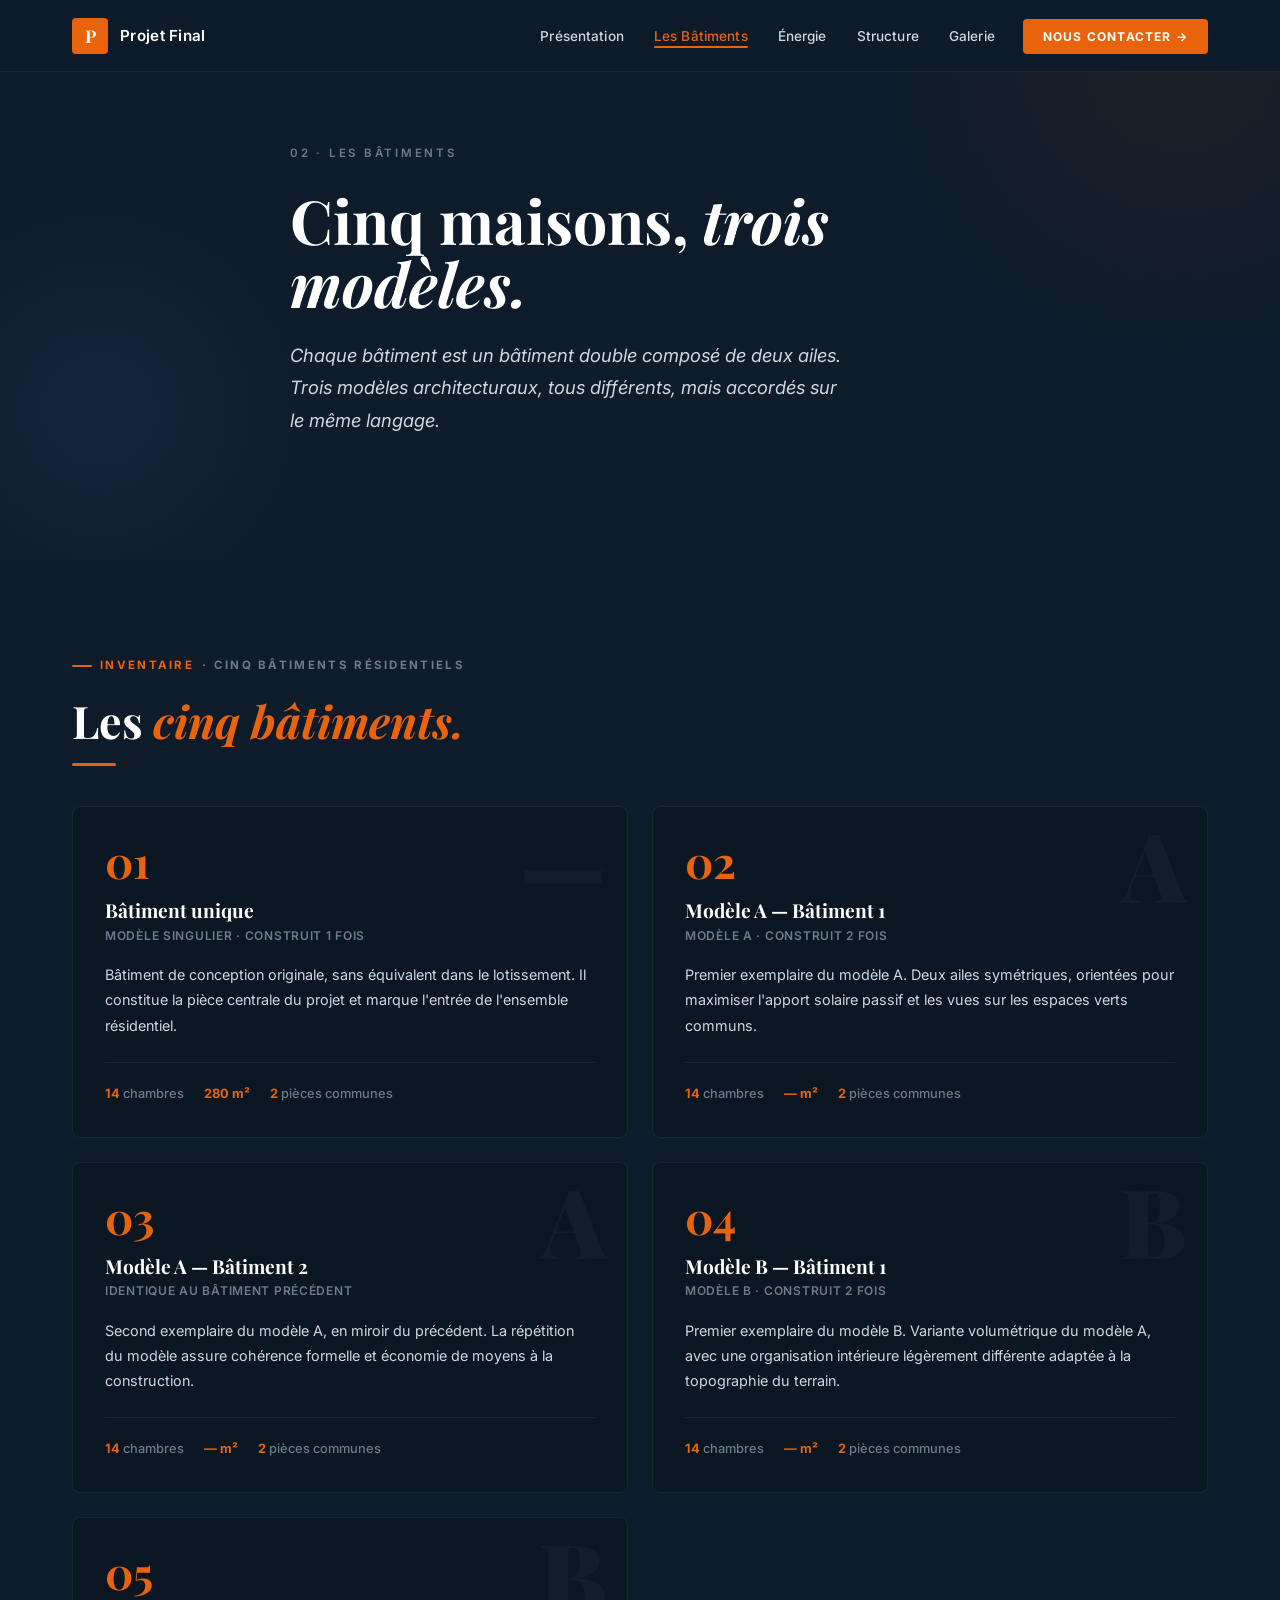
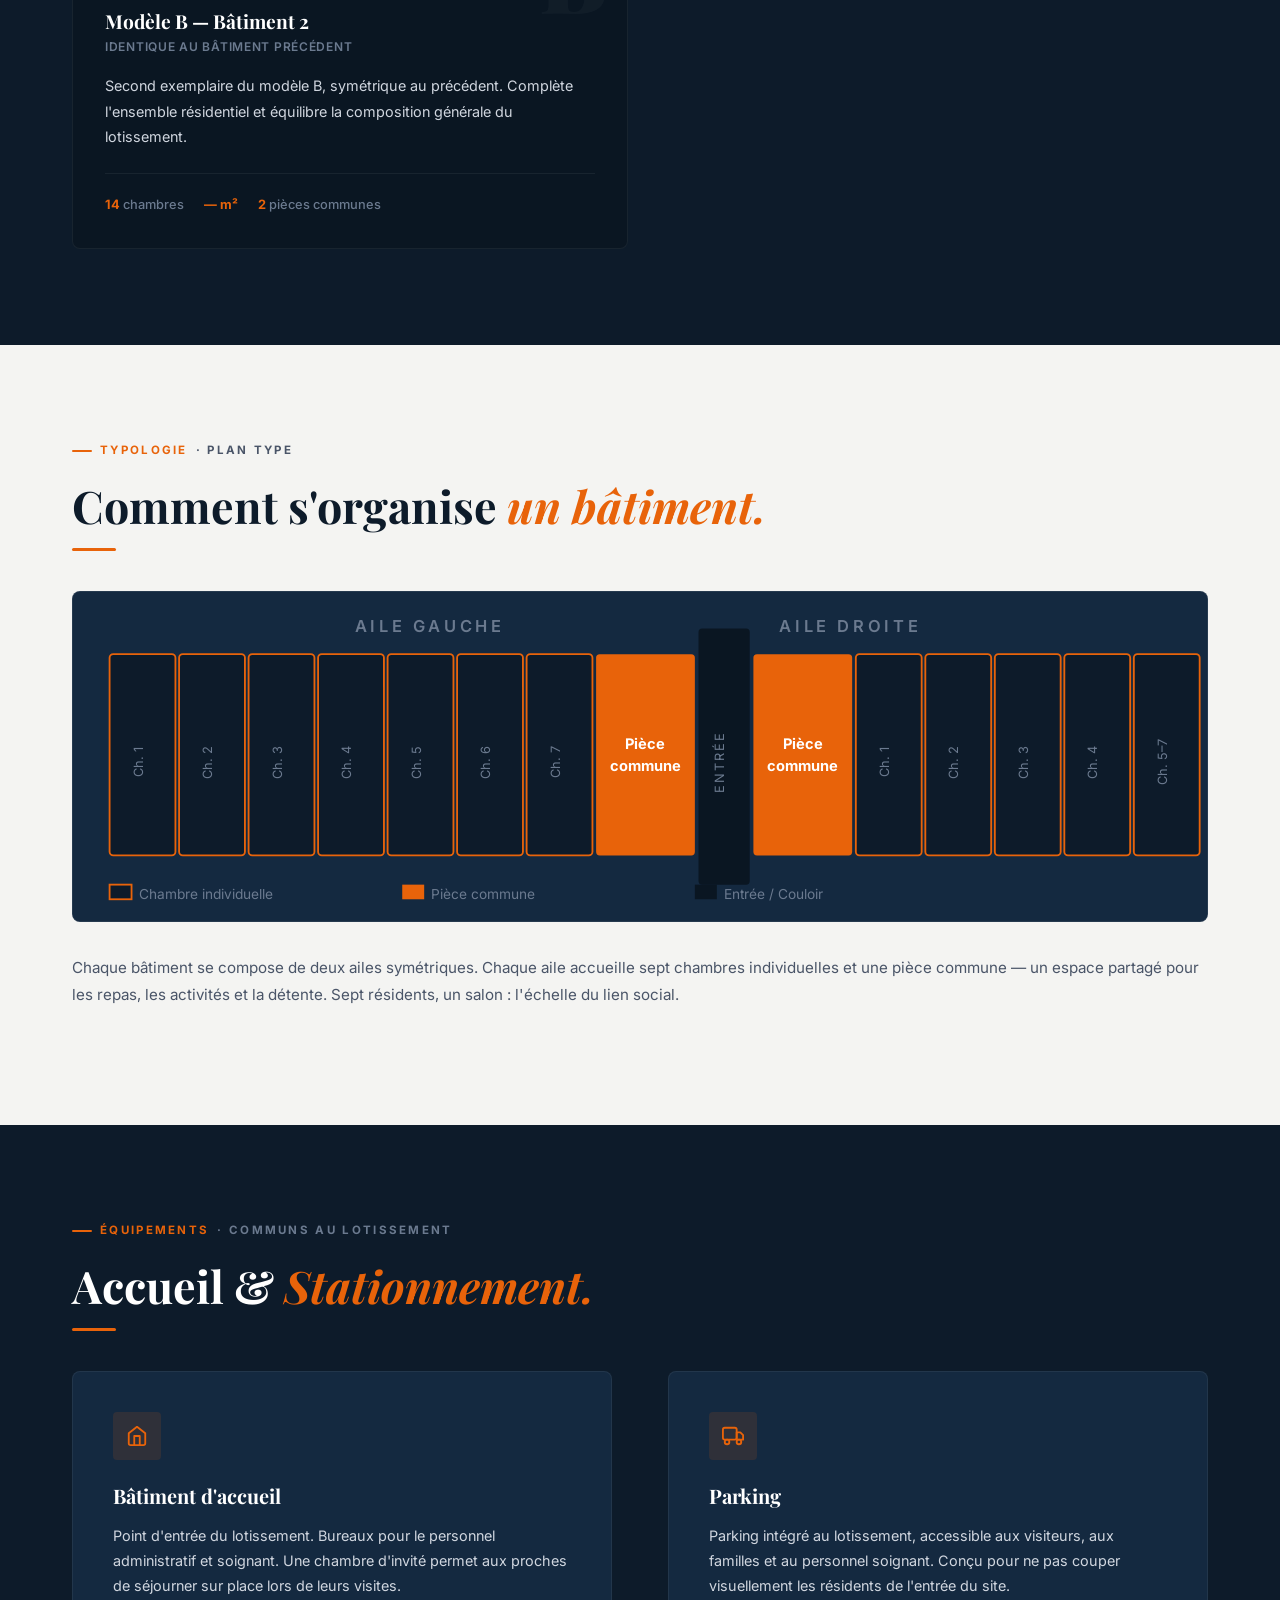
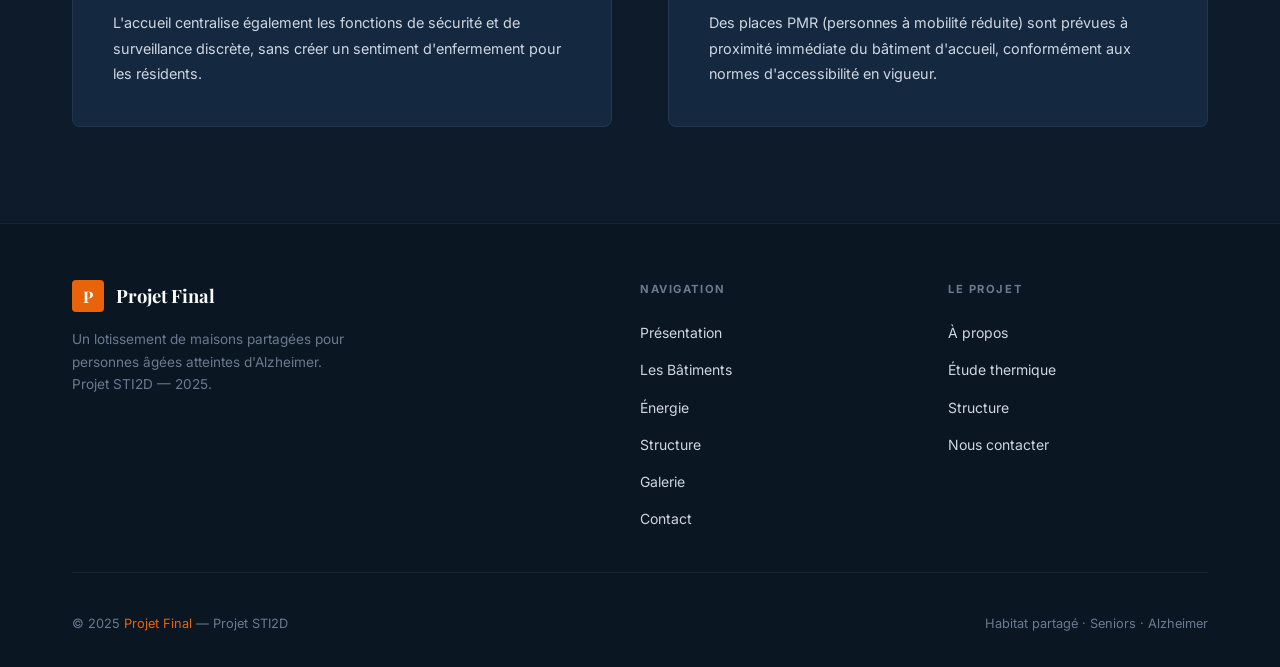
==== batiments.html @ f5f5091e "Add files via upload" ====
<!DOCTYPE html>
<html lang="fr">
<head>
  <meta charset="UTF-8">
  <meta name="viewport" content="width=device-width, initial-scale=1.0">
  <title>Les Bâtiments — Projet Final</title>
  <link rel="preconnect" href="https://fonts.googleapis.com">
  <link rel="preconnect" href="https://fonts.gstatic.com" crossorigin>
  <link href="https://fonts.googleapis.com/css2?family=Inter:wght@300;400;500;600;700&family=Playfair+Display:ital,wght@0,400;0,600;0,700;1,400;1,600;1,700&display=swap" rel="stylesheet">
  <link rel="stylesheet" href="style.css">
</head>
<body>

  <!-- ===== HEADER ===== -->
  <header class="header">
    <nav class="nav container">
      <a href="index.html" class="nav__logo">
        <span class="nav__logo-icon">P</span>
        <span class="nav__logo-text">Projet Final</span>
      </a>
      <ul class="nav__links">
        <li><a href="index.html" class="nav__link">Présentation</a></li>
        <li><a href="batiments.html" class="nav__link active">Les Bâtiments</a></li>
        <li><a href="energie.html" class="nav__link">Énergie</a></li>
        <li><a href="structure.html" class="nav__link">Structure</a></li>
        <li><a href="galerie.html" class="nav__link">Galerie</a></li>
        <li><a href="contact.html" class="nav__link nav__link--cta">NOUS CONTACTER →</a></li>
      </ul>
      <button class="nav__burger" id="burgerBtn" aria-label="Ouvrir le menu" aria-expanded="false">
        <span></span><span></span><span></span>
      </button>
    </nav>
    <nav class="nav__mobile" id="mobileNav">
      <a href="index.html" class="nav__link">Présentation</a>
      <a href="batiments.html" class="nav__link active">Les Bâtiments</a>
      <a href="energie.html" class="nav__link">Énergie</a>
      <a href="structure.html" class="nav__link">Structure</a>
      <a href="galerie.html" class="nav__link">Galerie</a>
      <a href="contact.html" class="nav__link nav__link--cta">NOUS CONTACTER →</a>
    </nav>
  </header>

  <main>

    <!-- ===== HERO ===== -->
    <section class="hero hero--short section--dark">
      <div class="hero__content container">
        <p class="hero__eyebrow">02 · Les Bâtiments</p>
        <h1 class="hero__title">Cinq maisons, <em>trois modèles.</em></h1>
        <p class="hero__subtitle">Chaque bâtiment est un bâtiment double composé de deux ailes. Trois modèles architecturaux, tous différents, mais accordés sur le même langage.</p>
      </div>
    </section>

    <!-- ===== SECTION : LES 5 BÂTIMENTS ===== -->
    <section class="section section--dark">
      <div class="container">

        <p class="section__eyebrow"><span>Inventaire</span> · Cinq bâtiments résidentiels</p>
        <h2 class="section__title">Les <em>cinq bâtiments.</em></h2>
        <div class="section__underline"></div>

        <div class="cards-grid">

          <!-- Carte 1 -->
          <div class="card">
            <span class="card__filigrane">—</span>
            <div class="card__number">01</div>
            <h3 class="card__title">Bâtiment unique</h3>
            <p class="card__subtitle">Modèle singulier · construit 1 fois</p>
            <p class="card__text">Bâtiment de conception originale, sans équivalent dans le lotissement. Il constitue la pièce centrale du projet et marque l'entrée de l'ensemble résidentiel.</p>
            <div class="card__stats">
              <span class="card__stat"><strong>14</strong> chambres</span>
              <span class="card__stat"><strong>280 m²</strong></span>
              <span class="card__stat"><strong>2</strong> pièces communes</span>
            </div>
          </div>

          <!-- Carte 2 -->
          <div class="card">
            <span class="card__filigrane">A</span>
            <div class="card__number">02</div>
            <h3 class="card__title">Modèle A — Bâtiment 1</h3>
            <p class="card__subtitle">Modèle A · construit 2 fois</p>
            <p class="card__text">Premier exemplaire du modèle A. Deux ailes symétriques, orientées pour maximiser l'apport solaire passif et les vues sur les espaces verts communs.</p>
            <div class="card__stats">
              <span class="card__stat"><strong>14</strong> chambres</span>
              <span class="card__stat"><strong>— m²</strong></span>
              <span class="card__stat"><strong>2</strong> pièces communes</span>
            </div>
          </div>

          <!-- Carte 3 -->
          <div class="card">
            <span class="card__filigrane">A</span>
            <div class="card__number">03</div>
            <h3 class="card__title">Modèle A — Bâtiment 2</h3>
            <p class="card__subtitle">Identique au bâtiment précédent</p>
            <p class="card__text">Second exemplaire du modèle A, en miroir du précédent. La répétition du modèle assure cohérence formelle et économie de moyens à la construction.</p>
            <div class="card__stats">
              <span class="card__stat"><strong>14</strong> chambres</span>
              <span class="card__stat"><strong>— m²</strong></span>
              <span class="card__stat"><strong>2</strong> pièces communes</span>
            </div>
          </div>

          <!-- Carte 4 -->
          <div class="card">
            <span class="card__filigrane">B</span>
            <div class="card__number">04</div>
            <h3 class="card__title">Modèle B — Bâtiment 1</h3>
            <p class="card__subtitle">Modèle B · construit 2 fois</p>
            <p class="card__text">Premier exemplaire du modèle B. Variante volumétrique du modèle A, avec une organisation intérieure légèrement différente adaptée à la topographie du terrain.</p>
            <div class="card__stats">
              <span class="card__stat"><strong>14</strong> chambres</span>
              <span class="card__stat"><strong>— m²</strong></span>
              <span class="card__stat"><strong>2</strong> pièces communes</span>
            </div>
          </div>

          <!-- Carte 5 (centré) -->
          <div class="card">
            <span class="card__filigrane">B</span>
            <div class="card__number">05</div>
            <h3 class="card__title">Modèle B — Bâtiment 2</h3>
            <p class="card__subtitle">Identique au bâtiment précédent</p>
            <p class="card__text">Second exemplaire du modèle B, symétrique au précédent. Complète l'ensemble résidentiel et équilibre la composition générale du lotissement.</p>
            <div class="card__stats">
              <span class="card__stat"><strong>14</strong> chambres</span>
              <span class="card__stat"><strong>— m²</strong></span>
              <span class="card__stat"><strong>2</strong> pièces communes</span>
            </div>
          </div>

        </div>

      </div>
    </section>

    <!-- ===== SECTION : ORGANISATION INTÉRIEURE ===== -->
    <section class="section section--light">
      <div class="container">

        <p class="section__eyebrow"><span>Typologie</span> · Plan type</p>
        <h2 class="section__title">Comment s'organise <em>un bâtiment.</em></h2>
        <div class="section__underline"></div>

        <!-- Schéma SVG du plan type -->
        <div class="floorplan-wrapper">
          <svg viewBox="0 0 620 180" xmlns="http://www.w3.org/2000/svg" width="100%">
            <!-- Fond -->
            <rect width="620" height="180" fill="#142940"/>

            <!-- Label ailes -->
            <text x="195" y="22" text-anchor="middle" fill="#6B7A8F" font-size="9" font-family="Inter" letter-spacing="2" font-weight="600">AILE GAUCHE</text>
            <text x="425" y="22" text-anchor="middle" fill="#6B7A8F" font-size="9" font-family="Inter" letter-spacing="2" font-weight="600">AILE DROITE</text>

            <!-- AILE GAUCHE — 7 chambres -->
            <!-- Chambre 1 -->
            <rect x="20" y="34" width="36" height="110" rx="2" fill="#0D1B2A" stroke="#E8630A" stroke-width="1"/>
            <text x="38" y="93" text-anchor="middle" fill="#6B7A8F" font-size="7" font-family="Inter" transform="rotate(-90,38,93)">Ch. 1</text>
            <!-- Chambre 2 -->
            <rect x="58" y="34" width="36" height="110" rx="2" fill="#0D1B2A" stroke="#E8630A" stroke-width="1"/>
            <text x="76" y="93" text-anchor="middle" fill="#6B7A8F" font-size="7" font-family="Inter" transform="rotate(-90,76,93)">Ch. 2</text>
            <!-- Chambre 3 -->
            <rect x="96" y="34" width="36" height="110" rx="2" fill="#0D1B2A" stroke="#E8630A" stroke-width="1"/>
            <text x="114" y="93" text-anchor="middle" fill="#6B7A8F" font-size="7" font-family="Inter" transform="rotate(-90,114,93)">Ch. 3</text>
            <!-- Chambre 4 -->
            <rect x="134" y="34" width="36" height="110" rx="2" fill="#0D1B2A" stroke="#E8630A" stroke-width="1"/>
            <text x="152" y="93" text-anchor="middle" fill="#6B7A8F" font-size="7" font-family="Inter" transform="rotate(-90,152,93)">Ch. 4</text>
            <!-- Chambre 5 -->
            <rect x="172" y="34" width="36" height="110" rx="2" fill="#0D1B2A" stroke="#E8630A" stroke-width="1"/>
            <text x="190" y="93" text-anchor="middle" fill="#6B7A8F" font-size="7" font-family="Inter" transform="rotate(-90,190,93)">Ch. 5</text>
            <!-- Chambre 6 -->
            <rect x="210" y="34" width="36" height="110" rx="2" fill="#0D1B2A" stroke="#E8630A" stroke-width="1"/>
            <text x="228" y="93" text-anchor="middle" fill="#6B7A8F" font-size="7" font-family="Inter" transform="rotate(-90,228,93)">Ch. 6</text>
            <!-- Chambre 7 -->
            <rect x="248" y="34" width="36" height="110" rx="2" fill="#0D1B2A" stroke="#E8630A" stroke-width="1"/>
            <text x="266" y="93" text-anchor="middle" fill="#6B7A8F" font-size="7" font-family="Inter" transform="rotate(-90,266,93)">Ch. 7</text>
            <!-- Pièce commune gauche -->
            <rect x="286" y="34" width="54" height="110" rx="2" fill="#E8630A"/>
            <text x="313" y="86" text-anchor="middle" fill="#fff" font-size="8" font-family="Inter" font-weight="700">Pièce</text>
            <text x="313" y="98" text-anchor="middle" fill="#fff" font-size="8" font-family="Inter" font-weight="700">commune</text>

            <!-- Séparateur central (entrée / couloir) -->
            <rect x="342" y="20" width="28" height="140" rx="2" fill="#0A1622"/>
            <text x="356" y="93" text-anchor="middle" fill="#6B7A8F" font-size="7" font-family="Inter" transform="rotate(-90,356,93)" letter-spacing="1">ENTRÉE</text>

            <!-- AILE DROITE — Pièce commune + 7 chambres -->
            <!-- Pièce commune droite -->
            <rect x="372" y="34" width="54" height="110" rx="2" fill="#E8630A"/>
            <text x="399" y="86" text-anchor="middle" fill="#fff" font-size="8" font-family="Inter" font-weight="700">Pièce</text>
            <text x="399" y="98" text-anchor="middle" fill="#fff" font-size="8" font-family="Inter" font-weight="700">commune</text>
            <!-- Chambre 1 -->
            <rect x="428" y="34" width="36" height="110" rx="2" fill="#0D1B2A" stroke="#E8630A" stroke-width="1"/>
            <text x="446" y="93" text-anchor="middle" fill="#6B7A8F" font-size="7" font-family="Inter" transform="rotate(-90,446,93)">Ch. 1</text>
            <!-- Chambre 2 -->
            <rect x="466" y="34" width="36" height="110" rx="2" fill="#0D1B2A" stroke="#E8630A" stroke-width="1"/>
            <text x="484" y="93" text-anchor="middle" fill="#6B7A8F" font-size="7" font-family="Inter" transform="rotate(-90,484,93)">Ch. 2</text>
            <!-- Chambre 3 -->
            <rect x="504" y="34" width="36" height="110" rx="2" fill="#0D1B2A" stroke="#E8630A" stroke-width="1"/>
            <text x="522" y="93" text-anchor="middle" fill="#6B7A8F" font-size="7" font-family="Inter" transform="rotate(-90,522,93)">Ch. 3</text>
            <!-- Chambre 4 -->
            <rect x="542" y="34" width="36" height="110" rx="2" fill="#0D1B2A" stroke="#E8630A" stroke-width="1"/>
            <text x="560" y="93" text-anchor="middle" fill="#6B7A8F" font-size="7" font-family="Inter" transform="rotate(-90,560,93)">Ch. 4</text>
            <!-- Chambre 5 — last visible, rest overflow -->
            <rect x="580" y="34" width="36" height="110" rx="2" fill="#0D1B2A" stroke="#E8630A" stroke-width="1"/>
            <text x="598" y="93" text-anchor="middle" fill="#6B7A8F" font-size="7" font-family="Inter" transform="rotate(-90,598,93)">Ch. 5–7</text>

            <!-- Légende bas -->
            <rect x="20" y="160" width="12" height="8" fill="#0D1B2A" stroke="#E8630A" stroke-width="1"/>
            <text x="36" y="168" fill="#6B7A8F" font-size="7.5" font-family="Inter">Chambre individuelle</text>
            <rect x="180" y="160" width="12" height="8" fill="#E8630A"/>
            <text x="196" y="168" fill="#6B7A8F" font-size="7.5" font-family="Inter">Pièce commune</text>
            <rect x="340" y="160" width="12" height="8" fill="#0A1622"/>
            <text x="356" y="168" fill="#6B7A8F" font-size="7.5" font-family="Inter">Entrée / Couloir</text>
          </svg>
        </div>

        <p class="section__text">
          Chaque bâtiment se compose de deux ailes symétriques. Chaque aile accueille sept chambres individuelles et une pièce commune — un espace partagé pour les repas, les activités et la détente. Sept résidents, un salon : l'échelle du lien social.
        </p>

      </div>
    </section>

    <!-- ===== SECTION : ACCUEIL & PARKING ===== -->
    <section class="section section--dark">
      <div class="container">

        <p class="section__eyebrow"><span>Équipements</span> · Communs au lotissement</p>
        <h2 class="section__title">Accueil &amp; <em>Stationnement.</em></h2>
        <div class="section__underline"></div>

        <div class="two-col">

          <div class="info-block">
            <div class="info-block__icon">
              <svg width="22" height="22" viewBox="0 0 24 24" fill="none">
                <path d="M3 9l9-7 9 7v11a2 2 0 0 1-2 2H5a2 2 0 0 1-2-2z" stroke="#E8630A" stroke-width="2" stroke-linecap="round" stroke-linejoin="round"/>
                <polyline points="9,22 9,12 15,12 15,22" stroke="#E8630A" stroke-width="2" stroke-linecap="round" stroke-linejoin="round"/>
              </svg>
            </div>
            <h3 class="info-block__title">Bâtiment d'accueil</h3>
            <p class="info-block__text">
              Point d'entrée du lotissement. Bureaux pour le personnel administratif et soignant. Une chambre d'invité permet aux proches de séjourner sur place lors de leurs visites.
            </p>
            <p class="info-block__text" style="margin-top:0.75rem;">
              L'accueil centralise également les fonctions de sécurité et de surveillance discrète, sans créer un sentiment d'enfermement pour les résidents.
            </p>
          </div>

          <div class="info-block">
            <div class="info-block__icon">
              <svg width="22" height="22" viewBox="0 0 24 24" fill="none">
                <rect x="1" y="3" width="15" height="13" rx="2" stroke="#E8630A" stroke-width="2"/>
                <path d="M16 8h4l3 3v5h-7V8z" stroke="#E8630A" stroke-width="2" stroke-linecap="round" stroke-linejoin="round"/>
                <circle cx="5.5" cy="18.5" r="2.5" stroke="#E8630A" stroke-width="2"/>
                <circle cx="18.5" cy="18.5" r="2.5" stroke="#E8630A" stroke-width="2"/>
              </svg>
            </div>
            <h3 class="info-block__title">Parking</h3>
            <p class="info-block__text">
              Parking intégré au lotissement, accessible aux visiteurs, aux familles et au personnel soignant. Conçu pour ne pas couper visuellement les résidents de l'entrée du site.
            </p>
            <p class="info-block__text" style="margin-top:0.75rem;">
              Des places PMR (personnes à mobilité réduite) sont prévues à proximité immédiate du bâtiment d'accueil, conformément aux normes d'accessibilité en vigueur.
            </p>
          </div>

        </div>

      </div>
    </section>

  </main>

  <!-- ===== FOOTER ===== -->
  <footer class="footer">
    <div class="container">
      <div class="footer__grid">
        <div class="footer__brand">
          <div class="footer__logo">
            <span class="footer__logo-icon">P</span>
            <span class="footer__brand-name">Projet Final</span>
          </div>
          <p class="footer__brand-desc">Un lotissement de maisons partagées pour personnes âgées atteintes d'Alzheimer. Projet STI2D — 2025.</p>
        </div>
        <div>
          <div class="footer__heading">Navigation</div>
          <ul class="footer__links">
            <li><a href="index.html" class="footer__link">Présentation</a></li>
            <li><a href="batiments.html" class="footer__link">Les Bâtiments</a></li>
            <li><a href="energie.html" class="footer__link">Énergie</a></li>
            <li><a href="structure.html" class="footer__link">Structure</a></li>
            <li><a href="galerie.html" class="footer__link">Galerie</a></li>
            <li><a href="contact.html" class="footer__link">Contact</a></li>
          </ul>
        </div>
        <div>
          <div class="footer__heading">Le projet</div>
          <ul class="footer__links">
            <li><a href="index.html#projet" class="footer__link">À propos</a></li>
            <li><a href="energie.html" class="footer__link">Étude thermique</a></li>
            <li><a href="structure.html" class="footer__link">Structure</a></li>
            <li><a href="contact.html" class="footer__link">Nous contacter</a></li>
          </ul>
        </div>
      </div>
      <div class="footer__bottom">
        <p class="footer__copy">© 2025 <span>Projet Final</span> — Projet STI2D</p>
        <p class="footer__copy">Habitat partagé · Seniors · Alzheimer</p>
      </div>
    </div>
  </footer>

  <script src="script.js"></script>
</body>
</html>
---- style.css ----
@import url('https://fonts.googleapis.com/css2?family=Inter:wght@300;400;500;600;700&family=Playfair+Display:ital,wght@0,400;0,600;0,700;1,400;1,600;1,700&display=swap');

/* ================================================================
   Variables
   ================================================================ */
:root {
  --bleu-nuit: #0D1B2A;
  --bleu-nuit-sombre: #0A1622;
  --bleu-nuit-clair: #142940;
  --blanc: #FFFFFF;
  --orange: #E8630A;
  --orange-hover: #FF7A1F;
  --gris-acier: #4A5568;
  --blanc-casse: #F4F4F2;
  --gris-clair: #D0D6DF;
  --gris-acier-clair: #6B7A8F;
  --vert-a: #2F9E63;
  --vert-b: #7AB843;

  --header-height: 72px;
  --radius: 4px;
  --radius-lg: 8px;
  --transition: 0.3s ease;
  --shadow: 0 4px 24px rgba(0, 0, 0, 0.3);
  --shadow-orange: 0 8px 32px rgba(232, 99, 10, 0.18);
}

/* ================================================================
   Reset
   ================================================================ */
*, *::before, *::after {
  box-sizing: border-box;
  margin: 0;
  padding: 0;
}

html {
  scroll-behavior: smooth;
}

body {
  font-family: 'Inter', sans-serif;
  background-color: var(--bleu-nuit);
  color: var(--blanc);
  line-height: 1.7;
  font-size: 16px;
  -webkit-font-smoothing: antialiased;
}

img, svg { display: block; max-width: 100%; }
a { text-decoration: none; color: inherit; }
ul { list-style: none; }

h1, h2, h3, h4, h5 {
  font-family: 'Playfair Display', serif;
  line-height: 1.15;
}

/* ================================================================
   Layout
   ================================================================ */
.container {
  max-width: 1200px;
  margin: 0 auto;
  padding: 0 2rem;
}

/* ================================================================
   Header / Navigation
   ================================================================ */
.header {
  position: fixed;
  top: 0;
  left: 0;
  right: 0;
  height: var(--header-height);
  background-color: rgba(13, 27, 42, 0.96);
  backdrop-filter: blur(8px);
  border-bottom: 1px solid rgba(255, 255, 255, 0.06);
  z-index: 1000;
}

.nav {
  display: flex;
  align-items: center;
  justify-content: space-between;
  height: 100%;
}

.nav__logo {
  display: flex;
  align-items: center;
  gap: 0.75rem;
  color: var(--blanc);
  transition: opacity var(--transition);
  flex-shrink: 0;
}

.nav__logo:hover { opacity: 0.85; }

.nav__logo-icon {
  display: flex;
  align-items: center;
  justify-content: center;
  width: 36px;
  height: 36px;
  background-color: var(--orange);
  color: var(--blanc);
  font-family: 'Playfair Display', serif;
  font-weight: 700;
  font-size: 1.1rem;
  border-radius: var(--radius);
  flex-shrink: 0;
}

.nav__logo-text {
  font-weight: 600;
  font-size: 0.95rem;
  letter-spacing: 0.02em;
}

.nav__links {
  display: flex;
  align-items: center;
  gap: 0.125rem;
}

.nav__link {
  font-size: 0.85rem;
  font-weight: 500;
  color: var(--gris-clair);
  padding: 0.5rem 0.875rem;
  border-radius: var(--radius);
  transition: color var(--transition);
  letter-spacing: 0.01em;
  white-space: nowrap;
  position: relative;
}

.nav__link:hover { color: var(--blanc); }

.nav__link.active {
  color: var(--orange);
}

.nav__link.active::after {
  content: '';
  position: absolute;
  bottom: 4px;
  left: 0.875rem;
  right: 0.875rem;
  height: 2px;
  background-color: var(--orange);
  border-radius: 1px;
}

.nav__link--cta {
  background-color: var(--orange);
  color: var(--blanc);
  font-size: 0.75rem;
  font-weight: 700;
  letter-spacing: 0.1em;
  text-transform: uppercase;
  padding: 0.6rem 1.25rem;
  border-radius: var(--radius);
  margin-left: 0.75rem;
  transition: background-color var(--transition);
}

.nav__link--cta:hover {
  background-color: var(--orange-hover);
  color: var(--blanc);
}

.nav__link--cta.active { color: var(--blanc); }
.nav__link--cta.active::after { display: none; }

/* Burger */
.nav__burger {
  display: none;
  flex-direction: column;
  gap: 5px;
  background: none;
  border: none;
  cursor: pointer;
  padding: 0.5rem;
}

.nav__burger span {
  display: block;
  width: 24px;
  height: 2px;
  background-color: var(--blanc);
  border-radius: 2px;
  transition: transform var(--transition), opacity var(--transition);
}

/* Mobile nav */
.nav__mobile {
  display: none;
  position: fixed;
  top: var(--header-height);
  left: 0;
  right: 0;
  background-color: var(--bleu-nuit-sombre);
  border-bottom: 1px solid rgba(255,255,255,0.06);
  padding: 1.5rem 2rem;
  z-index: 999;
  flex-direction: column;
  gap: 0;
}

.nav__mobile.is-open { display: flex; }

.nav__mobile .nav__link {
  display: block;
  padding: 0.875rem 0;
  border-bottom: 1px solid rgba(255,255,255,0.05);
  font-size: 1rem;
  margin-left: 0;
}

.nav__mobile .nav__link--cta {
  margin: 1rem 0 0;
  text-align: center;
  display: block;
}

.nav__mobile .nav__link--cta.active::after { display: none; }

/* ================================================================
   Sections
   ================================================================ */
.section {
  padding: 6rem 0;
}

.section--dark { background-color: var(--bleu-nuit); }
.section--dark-alt { background-color: var(--bleu-nuit-sombre); }

.section--light {
  background-color: var(--blanc-casse);
  color: var(--gris-acier);
}

/* Section header */
.section__eyebrow {
  font-family: 'Inter', sans-serif;
  font-size: 0.72rem;
  font-weight: 700;
  letter-spacing: 0.2em;
  text-transform: uppercase;
  color: var(--gris-acier-clair);
  margin-bottom: 1.25rem;
  display: flex;
  align-items: center;
  gap: 0.5rem;
}

.section__eyebrow::before {
  content: '';
  display: inline-block;
  width: 20px;
  height: 2px;
  background-color: var(--orange);
  border-radius: 1px;
  flex-shrink: 0;
}

.section__eyebrow span { color: var(--orange); }
.section--light .section__eyebrow { color: var(--gris-acier); }

.section__title {
  font-size: clamp(1.9rem, 3.5vw, 2.85rem);
  font-weight: 700;
  color: var(--blanc);
  margin-bottom: 0.375rem;
  line-height: 1.15;
}

.section--light .section__title { color: var(--bleu-nuit); }

.section__title em {
  font-style: italic;
  color: var(--orange);
}

.section__underline {
  width: 44px;
  height: 3px;
  background-color: var(--orange);
  border-radius: 2px;
  margin: 1rem 0 2.5rem;
}

.section--light .section__underline { background-color: var(--orange); }

.section__lead {
  font-size: 1.05rem;
  color: var(--gris-clair);
  max-width: 640px;
  line-height: 1.75;
  margin-bottom: 1.5rem;
}

.section--light .section__lead { color: var(--gris-acier); }

.section__text {
  font-size: 0.95rem;
  color: var(--gris-clair);
  line-height: 1.8;
  margin-bottom: 1.25rem;
}

.section--light .section__text { color: var(--gris-acier); }

/* ================================================================
   Hero — full screen (index)
   ================================================================ */
.hero {
  min-height: 100vh;
  background-color: var(--bleu-nuit);
  background-image: radial-gradient(rgba(255,255,255,0.025) 1px, transparent 1px);
  background-size: 32px 32px;
  display: flex;
  flex-direction: column;
  padding-top: var(--header-height);
  position: relative;
  overflow: hidden;
}

.hero::before {
  content: '';
  position: absolute;
  top: -300px;
  right: -250px;
  width: 700px;
  height: 700px;
  background: radial-gradient(circle, rgba(232, 99, 10, 0.07) 0%, transparent 65%);
  pointer-events: none;
}

.hero::after {
  content: '';
  position: absolute;
  bottom: -100px;
  left: -150px;
  width: 500px;
  height: 500px;
  background: radial-gradient(circle, rgba(20, 41, 64, 0.8) 0%, transparent 70%);
  pointer-events: none;
}

.hero__content {
  flex: 1;
  display: flex;
  flex-direction: column;
  justify-content: center;
  padding: 5rem 0 3rem;
  position: relative;
  z-index: 1;
}

.hero__eyebrow {
  font-family: 'Inter', sans-serif;
  font-size: 0.72rem;
  font-weight: 600;
  letter-spacing: 0.24em;
  text-transform: uppercase;
  color: var(--gris-acier-clair);
  margin-bottom: 1.5rem;
}

.hero__title {
  font-size: clamp(3rem, 7vw, 5.5rem);
  font-weight: 700;
  color: var(--blanc);
  line-height: 1.05;
  margin-bottom: 1.5rem;
  max-width: 700px;
}

.hero__subtitle {
  font-size: clamp(1rem, 1.8vw, 1.15rem);
  font-style: italic;
  color: var(--gris-clair);
  max-width: 560px;
  margin-bottom: 2.75rem;
  line-height: 1.75;
}

.hero__actions {
  display: flex;
  gap: 1rem;
  flex-wrap: wrap;
}

/* Hero — short (inner pages) */
.hero--short {
  min-height: auto;
  padding: 9rem 0 5rem;
  background-image: radial-gradient(rgba(255,255,255,0.025) 1px, transparent 1px);
  background-size: 32px 32px;
}

.hero--short .hero__content {
  padding: 0;
  flex: none;
}

.hero--short .hero__title {
  font-size: clamp(2.2rem, 5vw, 3.8rem);
}

/* Stats banner */
.hero__stats {
  background-color: var(--bleu-nuit-sombre);
  border-top: 1px solid rgba(255,255,255,0.06);
  position: relative;
  z-index: 1;
}

.hero__stats-grid {
  display: flex;
  align-items: stretch;
}

.hero__stat {
  flex: 1;
  padding: 1.75rem 1.5rem;
  text-align: center;
  border-right: 1px solid rgba(255,255,255,0.05);
}

.hero__stat:last-child { border-right: none; }

.hero__stat--featured {
  background-color: var(--orange);
}

.hero__stat-number {
  font-family: 'Playfair Display', serif;
  font-size: clamp(1.8rem, 3vw, 2.4rem);
  font-weight: 700;
  color: var(--orange);
  display: block;
  line-height: 1;
  margin-bottom: 0.5rem;
}

.hero__stat--featured .hero__stat-number { color: var(--blanc); }

.hero__stat-label {
  font-size: 0.75rem;
  font-weight: 500;
  color: var(--gris-acier-clair);
  letter-spacing: 0.06em;
  text-transform: uppercase;
  line-height: 1.4;
}

.hero__stat--featured .hero__stat-label { color: rgba(255,255,255,0.85); }

/* ================================================================
   Buttons
   ================================================================ */
.btn {
  display: inline-flex;
  align-items: center;
  gap: 0.5rem;
  font-family: 'Inter', sans-serif;
  font-size: 0.875rem;
  font-weight: 600;
  letter-spacing: 0.04em;
  padding: 0.9rem 1.75rem;
  border-radius: var(--radius);
  border: 2px solid transparent;
  cursor: pointer;
  transition: background-color var(--transition), color var(--transition),
              border-color var(--transition), transform var(--transition),
              box-shadow var(--transition);
  white-space: nowrap;
}

.btn:hover { transform: translateY(-1px); }

.btn--primary {
  background-color: var(--orange);
  color: var(--blanc);
  border-color: var(--orange);
}

.btn--primary:hover {
  background-color: var(--orange-hover);
  border-color: var(--orange-hover);
  box-shadow: var(--shadow-orange);
}

.btn--outline {
  background-color: transparent;
  color: var(--blanc);
  border-color: rgba(255,255,255,0.45);
}

.btn--outline:hover {
  border-color: var(--blanc);
  background-color: rgba(255,255,255,0.05);
}

.btn--full {
  width: 100%;
  justify-content: center;
}

/* ================================================================
   Two-column grid
   ================================================================ */
.two-col {
  display: grid;
  grid-template-columns: 1fr 1fr;
  gap: 3.5rem;
  align-items: start;
}

.two-col--wide-left { grid-template-columns: 1.35fr 1fr; }
.two-col--wide-right { grid-template-columns: 1fr 1.35fr; }

/* ================================================================
   Cards grid
   ================================================================ */
.cards-grid {
  display: grid;
  grid-template-columns: repeat(2, 1fr);
  gap: 1.5rem;
}

.cards-grid--3 {
  grid-template-columns: repeat(3, 1fr);
}

/* ================================================================
   Card
   ================================================================ */
.card {
  background-color: var(--bleu-nuit-sombre);
  border: 1px solid rgba(255,255,255,0.06);
  border-radius: var(--radius-lg);
  padding: 2rem;
  display: flex;
  flex-direction: column;
  transition: transform var(--transition), border-color var(--transition), box-shadow var(--transition);
  position: relative;
  overflow: hidden;
}

.card:hover {
  transform: translateY(-4px);
  border-color: rgba(232, 99, 10, 0.3);
  box-shadow: var(--shadow-orange);
}

.card--light {
  background-color: var(--blanc);
  border-color: rgba(0,0,0,0.07);
  color: var(--gris-acier);
}

.card--light:hover { border-color: rgba(232, 99, 10, 0.35); }

.card__number {
  font-family: 'Playfair Display', serif;
  font-size: 2.75rem;
  font-weight: 700;
  color: var(--orange);
  line-height: 1;
  margin-bottom: 1rem;
}

.card__filigrane {
  position: absolute;
  right: 1.25rem;
  top: 0.5rem;
  font-family: 'Playfair Display', serif;
  font-size: 6rem;
  font-weight: 900;
  color: rgba(255,255,255,0.03);
  line-height: 1;
  pointer-events: none;
  user-select: none;
}

.card__title {
  font-family: 'Playfair Display', serif;
  font-size: 1.2rem;
  font-weight: 700;
  color: var(--blanc);
  margin-bottom: 0.3rem;
}

.card--light .card__title { color: var(--bleu-nuit); }

.card__subtitle {
  font-family: 'Inter', sans-serif;
  font-size: 0.75rem;
  font-weight: 600;
  color: var(--gris-acier-clair);
  letter-spacing: 0.06em;
  text-transform: uppercase;
  margin-bottom: 1rem;
}

.card__text {
  font-family: 'Inter', sans-serif;
  font-size: 0.9rem;
  color: var(--gris-clair);
  line-height: 1.75;
  flex: 1;
}

.card--light .card__text { color: var(--gris-acier); }

.card__stats {
  display: flex;
  gap: 1.25rem;
  margin-top: 1.5rem;
  padding-top: 1.25rem;
  border-top: 1px solid rgba(255,255,255,0.06);
  flex-wrap: wrap;
}

.card__stat {
  font-family: 'Inter', sans-serif;
  font-size: 0.8rem;
  color: var(--gris-acier-clair);
  font-weight: 500;
}

.card__stat strong { color: var(--orange); }

.card__icon {
  width: 44px;
  height: 44px;
  background-color: rgba(232, 99, 10, 0.12);
  border-radius: var(--radius);
  display: flex;
  align-items: center;
  justify-content: center;
  margin-bottom: 1.25rem;
}

/* ================================================================
   Badge norm card (dark card on light bg)
   ================================================================ */
.badge-card {
  background-color: var(--bleu-nuit-clair);
  border: 1px solid rgba(255,255,255,0.07);
  border-radius: var(--radius-lg);
  padding: 1.75rem;
  display: flex;
  align-items: flex-start;
  gap: 1rem;
  transition: border-color var(--transition), transform var(--transition);
}

.badge-card:hover {
  border-color: rgba(232, 99, 10, 0.35);
  transform: translateY(-2px);
}

.badge-card__icon {
  width: 42px;
  height: 42px;
  background-color: rgba(232, 99, 10, 0.15);
  border-radius: var(--radius);
  display: flex;
  align-items: center;
  justify-content: center;
  flex-shrink: 0;
}

.badge-card__body {}

.badge-card__title {
  font-family: 'Inter', sans-serif;
  font-size: 0.85rem;
  font-weight: 700;
  color: var(--blanc);
  margin-bottom: 0.35rem;
  letter-spacing: 0.04em;
  text-transform: uppercase;
}

.badge-card__desc {
  font-family: 'Inter', sans-serif;
  font-size: 0.8rem;
  color: var(--gris-acier-clair);
  line-height: 1.55;
}

/* ================================================================
   Key numbers / stats blocks
   ================================================================ */
.stats-grid {
  display: grid;
  grid-template-columns: repeat(4, 1fr);
  gap: 1px;
  background-color: rgba(255,255,255,0.05);
  border-radius: var(--radius-lg);
  overflow: hidden;
}

.stat-block {
  background-color: var(--bleu-nuit-sombre);
  padding: 2.5rem 2rem;
  text-align: center;
}

.stat-block__number {
  font-family: 'Playfair Display', serif;
  font-size: clamp(2.2rem, 3.5vw, 3rem);
  font-weight: 700;
  color: var(--orange);
  display: block;
  line-height: 1;
  margin-bottom: 0.6rem;
}

.stat-block__label {
  font-family: 'Inter', sans-serif;
  font-size: 0.78rem;
  font-weight: 600;
  color: var(--gris-clair);
  letter-spacing: 0.08em;
  text-transform: uppercase;
  line-height: 1.4;
}

/* ================================================================
   Plan masse placeholder (SVG container)
   ================================================================ */
.plan-wrapper {
  background-color: var(--bleu-nuit-clair);
  border: 1px solid rgba(255,255,255,0.08);
  border-radius: var(--radius-lg);
  overflow: hidden;
  min-height: 340px;
  display: flex;
  align-items: center;
  justify-content: center;
}

/* ================================================================
   SVG Floor plan (batiments)
   ================================================================ */
.floorplan-wrapper {
  background-color: var(--bleu-nuit-clair);
  border-radius: var(--radius-lg);
  overflow: hidden;
  border: 1px solid rgba(255,255,255,0.08);
  margin-bottom: 2rem;
}

/* ================================================================
   Gallery
   ================================================================ */
.gallery-grid {
  display: grid;
  grid-template-columns: repeat(3, 1fr);
  gap: 1rem;
}

.gallery-item {
  background-color: var(--bleu-nuit-clair);
  border: 1px solid rgba(255,255,255,0.06);
  border-radius: var(--radius-lg);
  aspect-ratio: 16/9;
  display: flex;
  align-items: center;
  justify-content: center;
  overflow: hidden;
  cursor: pointer;
  transition: transform var(--transition), box-shadow var(--transition), border-color var(--transition);
  position: relative;
}

.gallery-item:hover {
  transform: translateY(-4px);
  box-shadow: 0 12px 40px rgba(232, 99, 10, 0.22);
  border-color: rgba(232, 99, 10, 0.45);
}

.gallery-item__label {
  font-family: 'Inter', sans-serif;
  font-size: 0.72rem;
  font-weight: 600;
  color: var(--gris-acier-clair);
  letter-spacing: 0.12em;
  text-transform: uppercase;
  text-align: center;
  padding: 0 1rem;
}

.gallery-item__overlay {
  position: absolute;
  inset: 0;
  background: linear-gradient(135deg, rgba(232,99,10,0.04) 0%, transparent 60%);
  pointer-events: none;
}

/* ================================================================
   Data table (energie)
   ================================================================ */
.table-wrapper {
  border-radius: var(--radius-lg);
  overflow: hidden;
  border: 1px solid rgba(255,255,255,0.06);
}

.data-table {
  width: 100%;
  border-collapse: collapse;
  font-family: 'Inter', sans-serif;
  font-size: 0.875rem;
}

.data-table thead {
  background-color: var(--bleu-nuit-clair);
}

.data-table th {
  padding: 1rem 1.25rem;
  text-align: left;
  font-size: 0.7rem;
  font-weight: 700;
  letter-spacing: 0.12em;
  text-transform: uppercase;
  color: var(--gris-acier-clair);
  white-space: nowrap;
}

.data-table td {
  padding: 1rem 1.25rem;
  color: var(--gris-clair);
  border-bottom: 1px solid rgba(255,255,255,0.04);
}

.data-table tbody tr { background-color: var(--bleu-nuit-sombre); }
.data-table tbody tr:last-child td { border-bottom: none; }
.data-table tbody tr:hover { background-color: var(--bleu-nuit-clair); }

.dpe-badge {
  display: inline-flex;
  align-items: center;
  justify-content: center;
  width: 28px;
  height: 28px;
  border-radius: 4px;
  font-weight: 700;
  font-size: 0.9rem;
  color: var(--blanc);
}

.dpe-a { background-color: var(--vert-a); }
.dpe-b { background-color: var(--vert-b); }

/* ================================================================
   Form (contact)
   ================================================================ */
.form-wrapper {
  max-width: 600px;
  margin: 0 auto;
}

.form__group { margin-bottom: 1.5rem; }

.form__label {
  display: block;
  font-family: 'Inter', sans-serif;
  font-size: 0.72rem;
  font-weight: 700;
  letter-spacing: 0.1em;
  text-transform: uppercase;
  color: var(--gris-acier-clair);
  margin-bottom: 0.5rem;
}

.form__input,
.form__textarea {
  width: 100%;
  background-color: var(--bleu-nuit-clair);
  border: 1px solid rgba(255,255,255,0.1);
  border-radius: var(--radius);
  padding: 0.9rem 1.1rem;
  font-family: 'Inter', sans-serif;
  font-size: 0.95rem;
  color: var(--blanc);
  outline: none;
  transition: border-color var(--transition), box-shadow var(--transition);
}

.form__input::placeholder,
.form__textarea::placeholder {
  color: var(--gris-acier-clair);
}

.form__input:focus,
.form__textarea:focus {
  border-color: var(--orange);
  box-shadow: 0 0 0 3px rgba(232, 99, 10, 0.12);
}

.form__textarea {
  resize: vertical;
  min-height: 140px;
}

/* ================================================================
   Contact info
   ================================================================ */
.contact-info {
  background-color: var(--blanc-casse);
  padding: 4rem 0;
}

.contact-info__grid {
  display: grid;
  grid-template-columns: repeat(3, 1fr);
  gap: 2rem;
}

.contact-item {
  text-align: center;
  padding: 2rem 1.5rem;
}

.contact-item__icon {
  width: 52px;
  height: 52px;
  background-color: rgba(232, 99, 10, 0.1);
  border-radius: 50%;
  display: flex;
  align-items: center;
  justify-content: center;
  margin: 0 auto 1rem;
}

.contact-item__label {
  font-family: 'Inter', sans-serif;
  font-size: 0.72rem;
  font-weight: 700;
  letter-spacing: 0.1em;
  text-transform: uppercase;
  color: var(--gris-acier);
  margin-bottom: 0.5rem;
}

.contact-item__value {
  font-family: 'Inter', sans-serif;
  font-size: 0.95rem;
  color: var(--bleu-nuit);
  font-weight: 500;
  line-height: 1.6;
}

/* ================================================================
   Placeholder block
   ================================================================ */
.placeholder-block {
  background-color: var(--bleu-nuit-clair);
  border: 1px dashed rgba(255,255,255,0.1);
  border-radius: var(--radius-lg);
  padding: 3rem;
  text-align: center;
}

.placeholder-block p {
  font-size: 0.8rem;
  color: var(--gris-acier-clair);
  letter-spacing: 0.08em;
  text-transform: uppercase;
}

.section--light .placeholder-block {
  background-color: rgba(20, 41, 64, 0.06);
  border-color: rgba(20, 41, 64, 0.12);
}

.section--light .placeholder-block p { color: var(--gris-acier); }

/* ================================================================
   Note box
   ================================================================ */
.note-box {
  background-color: var(--bleu-nuit-clair);
  border-left: 3px solid var(--orange);
  border-radius: 0 var(--radius) var(--radius) 0;
  padding: 1rem 1.5rem;
  margin-bottom: 2rem;
}

.note-box p {
  font-family: 'Inter', sans-serif;
  font-size: 0.875rem;
  color: var(--gris-clair);
  line-height: 1.6;
}

/* ================================================================
   Footer
   ================================================================ */
.footer {
  background-color: var(--bleu-nuit-sombre);
  border-top: 1px solid rgba(255,255,255,0.06);
  padding: 3.5rem 0 2rem;
}

.footer__grid {
  display: grid;
  grid-template-columns: 2fr 1fr 1fr;
  gap: 3rem;
  margin-bottom: 2.5rem;
  padding-bottom: 2.5rem;
  border-bottom: 1px solid rgba(255,255,255,0.06);
}

.footer__brand {}

.footer__logo {
  display: flex;
  align-items: center;
  gap: 0.75rem;
  margin-bottom: 1rem;
}

.footer__logo-icon {
  display: flex;
  align-items: center;
  justify-content: center;
  width: 32px;
  height: 32px;
  background-color: var(--orange);
  color: var(--blanc);
  font-family: 'Playfair Display', serif;
  font-weight: 700;
  font-size: 1rem;
  border-radius: var(--radius);
}

.footer__brand-name {
  font-family: 'Playfair Display', serif;
  font-size: 1.15rem;
  font-weight: 700;
  color: var(--blanc);
}

.footer__brand-desc {
  font-family: 'Inter', sans-serif;
  font-size: 0.85rem;
  color: var(--gris-acier-clair);
  line-height: 1.65;
  max-width: 280px;
}

.footer__heading {
  font-family: 'Inter', sans-serif;
  font-size: 0.7rem;
  font-weight: 700;
  letter-spacing: 0.14em;
  text-transform: uppercase;
  color: var(--gris-acier-clair);
  margin-bottom: 1.25rem;
}

.footer__links {
  display: flex;
  flex-direction: column;
  gap: 0.625rem;
}

.footer__link {
  font-family: 'Inter', sans-serif;
  font-size: 0.875rem;
  color: var(--gris-clair);
  transition: color var(--transition);
}

.footer__link:hover { color: var(--orange); }

.footer__bottom {
  display: flex;
  align-items: center;
  justify-content: space-between;
  gap: 1rem;
  flex-wrap: wrap;
}

.footer__copy {
  font-family: 'Inter', sans-serif;
  font-size: 0.8rem;
  color: var(--gris-acier-clair);
}

.footer__copy span { color: var(--orange); }

/* ================================================================
   Divider
   ================================================================ */
.divider {
  height: 1px;
  background-color: rgba(255,255,255,0.06);
  margin: 3rem 0;
}

.section--light .divider { background-color: rgba(0,0,0,0.08); }

/* ================================================================
   Info column blocks
   ================================================================ */
.info-block {
  padding: 2.5rem;
  background-color: var(--bleu-nuit-clair);
  border-radius: var(--radius-lg);
  border: 1px solid rgba(255,255,255,0.06);
  height: 100%;
}

.info-block__icon {
  width: 48px;
  height: 48px;
  background-color: rgba(232, 99, 10, 0.12);
  border-radius: var(--radius);
  display: flex;
  align-items: center;
  justify-content: center;
  margin-bottom: 1.5rem;
}

.info-block__title {
  font-family: 'Playfair Display', serif;
  font-size: 1.25rem;
  font-weight: 700;
  color: var(--blanc);
  margin-bottom: 1rem;
}

.info-block__text {
  font-family: 'Inter', sans-serif;
  font-size: 0.9rem;
  color: var(--gris-clair);
  line-height: 1.75;
}

/* ================================================================
   Responsive
   ================================================================ */
@media (max-width: 1024px) {
  .stats-grid { grid-template-columns: repeat(2, 1fr); }
  .footer__grid { grid-template-columns: 1fr 1fr; }
  .footer__grid > *:first-child { grid-column: 1 / -1; }
}

@media (max-width: 768px) {
  .nav__links { display: none; }
  .nav__burger { display: flex; }

  .section { padding: 4rem 0; }

  .two-col,
  .two-col--wide-left,
  .two-col--wide-right { grid-template-columns: 1fr; }

  .cards-grid,
  .cards-grid--3 { grid-template-columns: 1fr; }

  .gallery-grid { grid-template-columns: repeat(2, 1fr); }

  .contact-info__grid { grid-template-columns: 1fr; }

  .hero--short { padding: 7rem 0 3.5rem; }

  .footer__grid { grid-template-columns: 1fr; gap: 2rem; }

  .hero__stats-grid { flex-wrap: wrap; }
  .hero__stat { min-width: 50%; border-bottom: 1px solid rgba(255,255,255,0.05); }
}

@media (max-width: 480px) {
  .container { padding: 0 1.25rem; }
  .gallery-grid { grid-template-columns: 1fr; }
  .hero__actions { flex-direction: column; }
  .btn { width: 100%; justify-content: center; }
  .hero__stat { min-width: 100%; }
  .stats-grid { grid-template-columns: 1fr 1fr; }
}
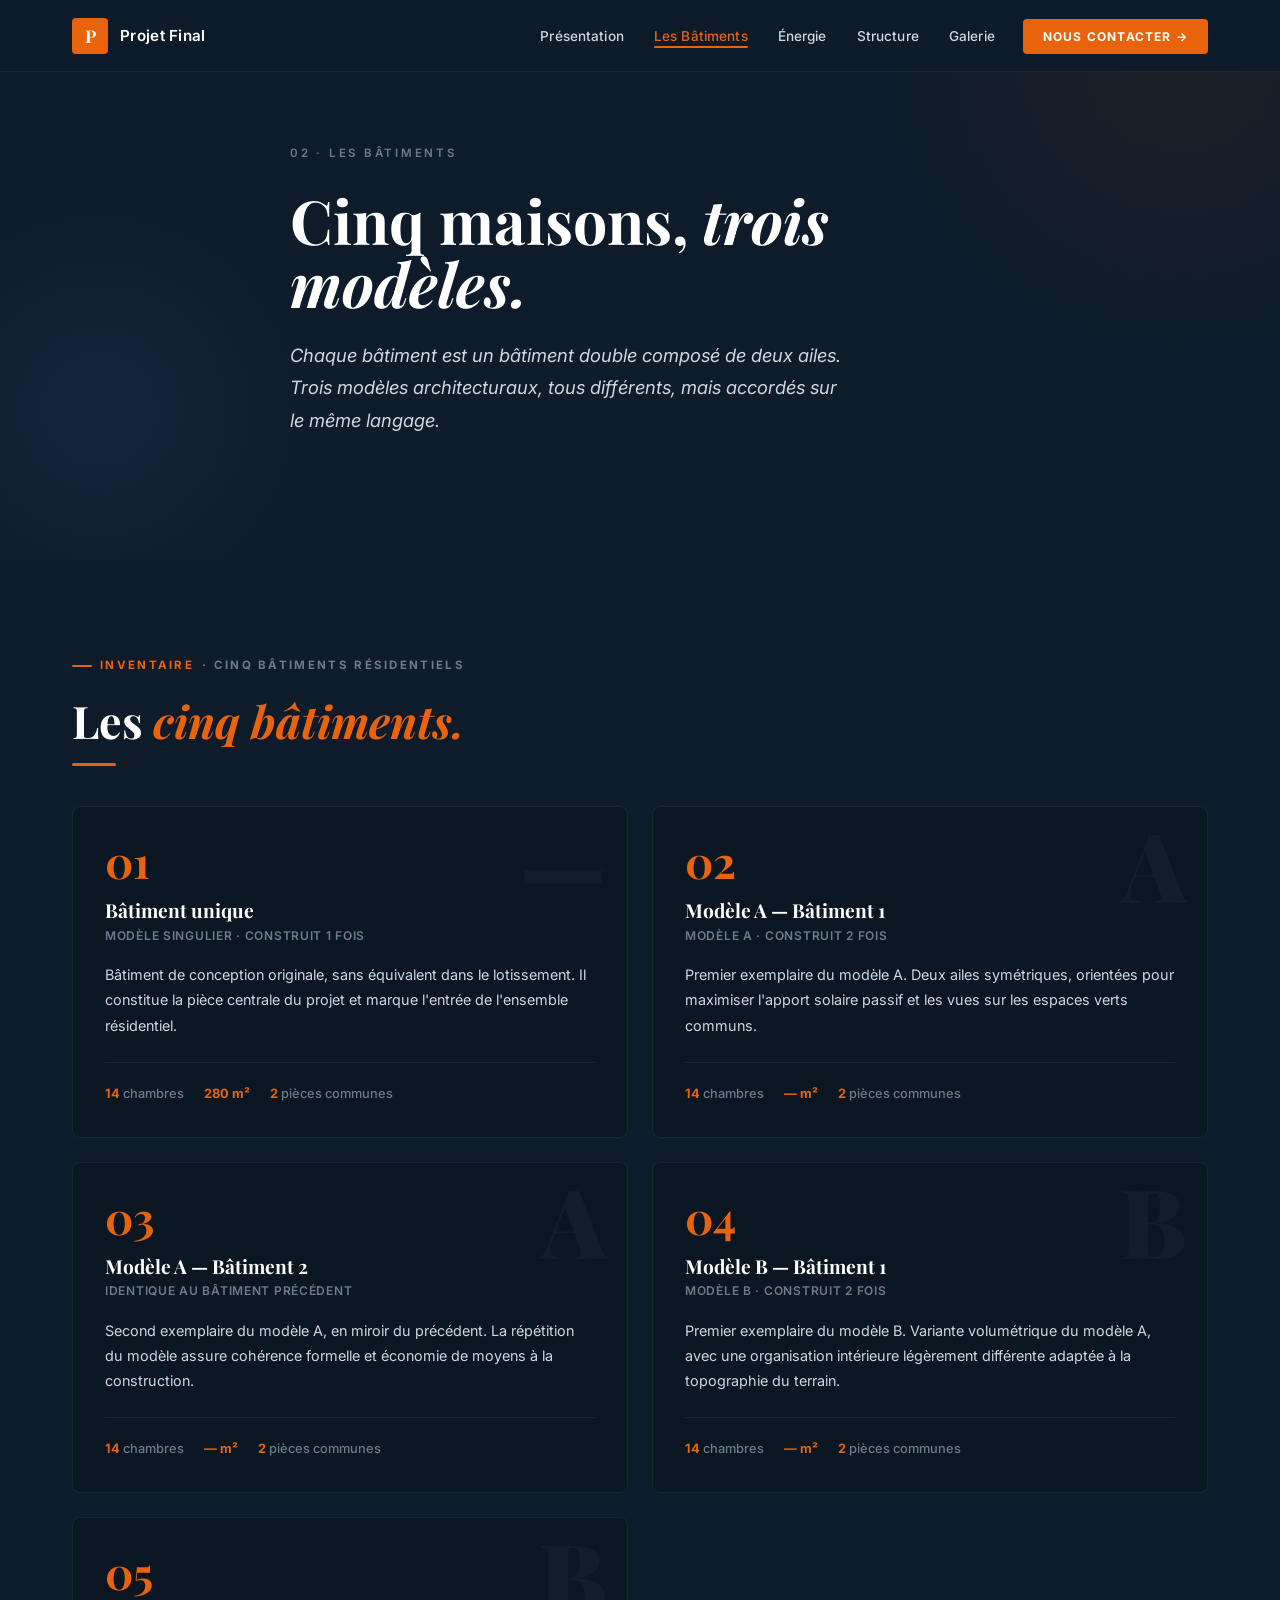
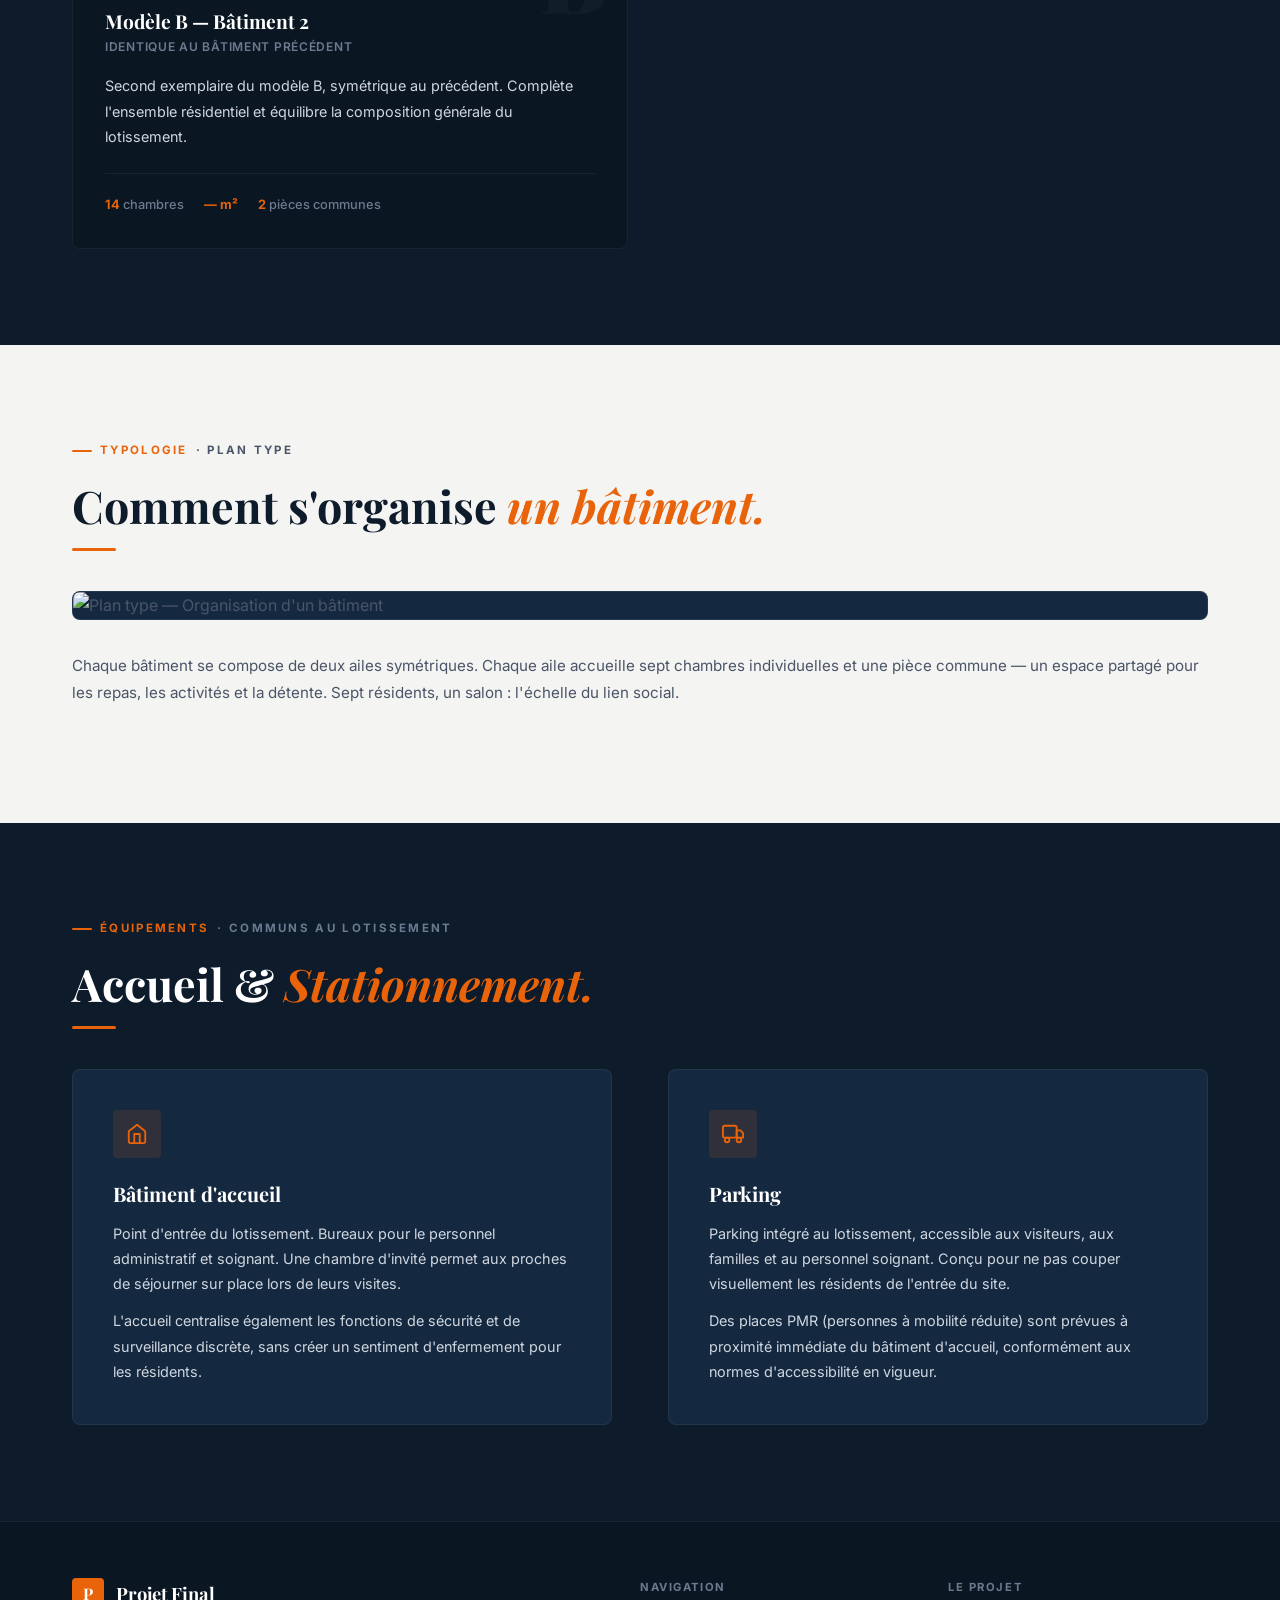
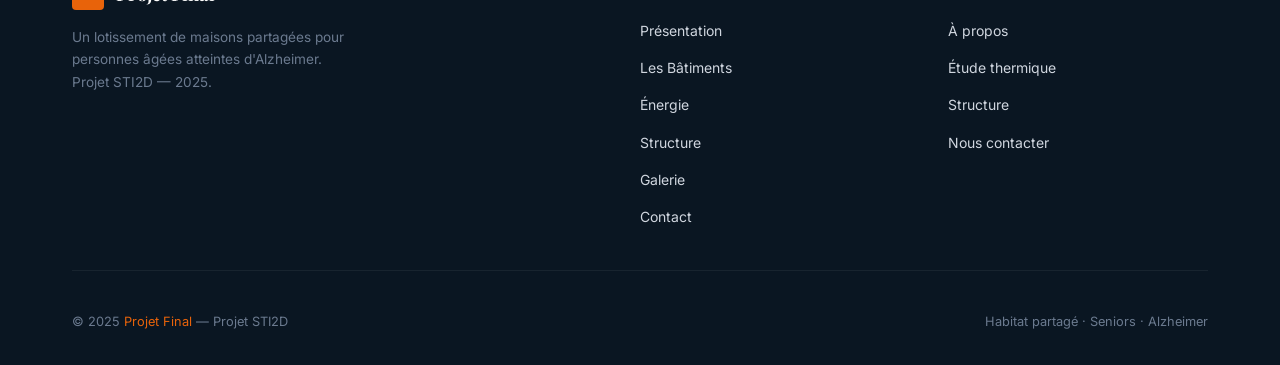
==== commit 434c7f65: "Add files via upload" ====
--- a/batiments.html
+++ b/batiments.html
@@ -146,74 +146,7 @@
 
         <!-- Schéma SVG du plan type -->
         <div class="floorplan-wrapper">
-          <svg viewBox="0 0 620 180" xmlns="http://www.w3.org/2000/svg" width="100%">
-            <!-- Fond -->
-            <rect width="620" height="180" fill="#142940"/>
-
-            <!-- Label ailes -->
-            <text x="195" y="22" text-anchor="middle" fill="#6B7A8F" font-size="9" font-family="Inter" letter-spacing="2" font-weight="600">AILE GAUCHE</text>
-            <text x="425" y="22" text-anchor="middle" fill="#6B7A8F" font-size="9" font-family="Inter" letter-spacing="2" font-weight="600">AILE DROITE</text>
-
-            <!-- AILE GAUCHE — 7 chambres -->
-            <!-- Chambre 1 -->
-            <rect x="20" y="34" width="36" height="110" rx="2" fill="#0D1B2A" stroke="#E8630A" stroke-width="1"/>
-            <text x="38" y="93" text-anchor="middle" fill="#6B7A8F" font-size="7" font-family="Inter" transform="rotate(-90,38,93)">Ch. 1</text>
-            <!-- Chambre 2 -->
-            <rect x="58" y="34" width="36" height="110" rx="2" fill="#0D1B2A" stroke="#E8630A" stroke-width="1"/>
-            <text x="76" y="93" text-anchor="middle" fill="#6B7A8F" font-size="7" font-family="Inter" transform="rotate(-90,76,93)">Ch. 2</text>
-            <!-- Chambre 3 -->
-            <rect x="96" y="34" width="36" height="110" rx="2" fill="#0D1B2A" stroke="#E8630A" stroke-width="1"/>
-            <text x="114" y="93" text-anchor="middle" fill="#6B7A8F" font-size="7" font-family="Inter" transform="rotate(-90,114,93)">Ch. 3</text>
-            <!-- Chambre 4 -->
-            <rect x="134" y="34" width="36" height="110" rx="2" fill="#0D1B2A" stroke="#E8630A" stroke-width="1"/>
-            <text x="152" y="93" text-anchor="middle" fill="#6B7A8F" font-size="7" font-family="Inter" transform="rotate(-90,152,93)">Ch. 4</text>
-            <!-- Chambre 5 -->
-            <rect x="172" y="34" width="36" height="110" rx="2" fill="#0D1B2A" stroke="#E8630A" stroke-width="1"/>
-            <text x="190" y="93" text-anchor="middle" fill="#6B7A8F" font-size="7" font-family="Inter" transform="rotate(-90,190,93)">Ch. 5</text>
-            <!-- Chambre 6 -->
-            <rect x="210" y="34" width="36" height="110" rx="2" fill="#0D1B2A" stroke="#E8630A" stroke-width="1"/>
-            <text x="228" y="93" text-anchor="middle" fill="#6B7A8F" font-size="7" font-family="Inter" transform="rotate(-90,228,93)">Ch. 6</text>
-            <!-- Chambre 7 -->
-            <rect x="248" y="34" width="36" height="110" rx="2" fill="#0D1B2A" stroke="#E8630A" stroke-width="1"/>
-            <text x="266" y="93" text-anchor="middle" fill="#6B7A8F" font-size="7" font-family="Inter" transform="rotate(-90,266,93)">Ch. 7</text>
-            <!-- Pièce commune gauche -->
-            <rect x="286" y="34" width="54" height="110" rx="2" fill="#E8630A"/>
-            <text x="313" y="86" text-anchor="middle" fill="#fff" font-size="8" font-family="Inter" font-weight="700">Pièce</text>
-            <text x="313" y="98" text-anchor="middle" fill="#fff" font-size="8" font-family="Inter" font-weight="700">commune</text>
-
-            <!-- Séparateur central (entrée / couloir) -->
-            <rect x="342" y="20" width="28" height="140" rx="2" fill="#0A1622"/>
-            <text x="356" y="93" text-anchor="middle" fill="#6B7A8F" font-size="7" font-family="Inter" transform="rotate(-90,356,93)" letter-spacing="1">ENTRÉE</text>
-
-            <!-- AILE DROITE — Pièce commune + 7 chambres -->
-            <!-- Pièce commune droite -->
-            <rect x="372" y="34" width="54" height="110" rx="2" fill="#E8630A"/>
-            <text x="399" y="86" text-anchor="middle" fill="#fff" font-size="8" font-family="Inter" font-weight="700">Pièce</text>
-            <text x="399" y="98" text-anchor="middle" fill="#fff" font-size="8" font-family="Inter" font-weight="700">commune</text>
-            <!-- Chambre 1 -->
-            <rect x="428" y="34" width="36" height="110" rx="2" fill="#0D1B2A" stroke="#E8630A" stroke-width="1"/>
-            <text x="446" y="93" text-anchor="middle" fill="#6B7A8F" font-size="7" font-family="Inter" transform="rotate(-90,446,93)">Ch. 1</text>
-            <!-- Chambre 2 -->
-            <rect x="466" y="34" width="36" height="110" rx="2" fill="#0D1B2A" stroke="#E8630A" stroke-width="1"/>
-            <text x="484" y="93" text-anchor="middle" fill="#6B7A8F" font-size="7" font-family="Inter" transform="rotate(-90,484,93)">Ch. 2</text>
-            <!-- Chambre 3 -->
-            <rect x="504" y="34" width="36" height="110" rx="2" fill="#0D1B2A" stroke="#E8630A" stroke-width="1"/>
-            <text x="522" y="93" text-anchor="middle" fill="#6B7A8F" font-size="7" font-family="Inter" transform="rotate(-90,522,93)">Ch. 3</text>
-            <!-- Chambre 4 -->
-            <rect x="542" y="34" width="36" height="110" rx="2" fill="#0D1B2A" stroke="#E8630A" stroke-width="1"/>
-            <text x="560" y="93" text-anchor="middle" fill="#6B7A8F" font-size="7" font-family="Inter" transform="rotate(-90,560,93)">Ch. 4</text>
-            <!-- Chambre 5 — last visible, rest overflow -->
-            <rect x="580" y="34" width="36" height="110" rx="2" fill="#0D1B2A" stroke="#E8630A" stroke-width="1"/>
-            <text x="598" y="93" text-anchor="middle" fill="#6B7A8F" font-size="7" font-family="Inter" transform="rotate(-90,598,93)">Ch. 5–7</text>
-
-            <!-- Légende bas -->
-            <rect x="20" y="160" width="12" height="8" fill="#0D1B2A" stroke="#E8630A" stroke-width="1"/>
-            <text x="36" y="168" fill="#6B7A8F" font-size="7.5" font-family="Inter">Chambre individuelle</text>
-            <rect x="180" y="160" width="12" height="8" fill="#E8630A"/>
-            <text x="196" y="168" fill="#6B7A8F" font-size="7.5" font-family="Inter">Pièce commune</text>
-            <rect x="340" y="160" width="12" height="8" fill="#0A1622"/>
-            <text x="356" y="168" fill="#6B7A8F" font-size="7.5" font-family="Inter">Entrée / Couloir</text>
-          </svg>
+          <img src="img/plan-batiment-type.jpg" alt="Plan type — Organisation d'un bâtiment">
         </div>
 
         <p class="section__text">
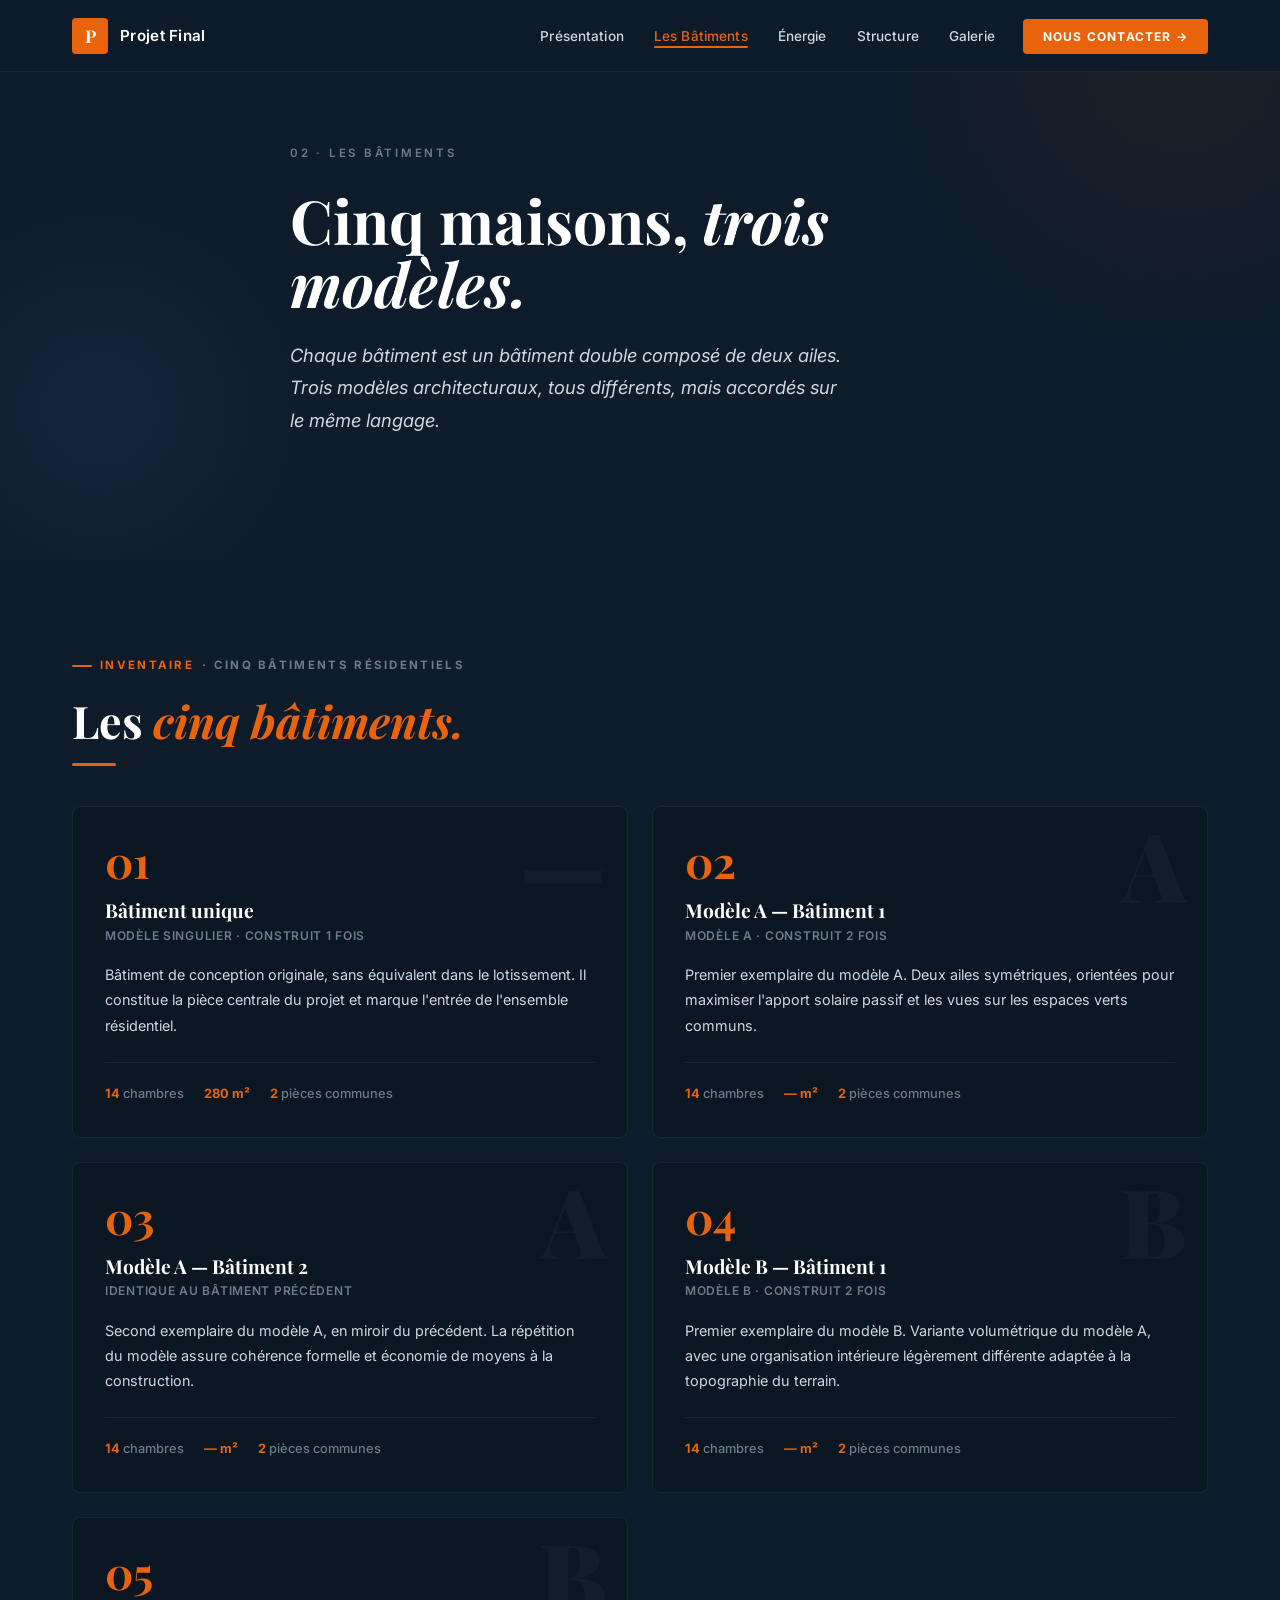
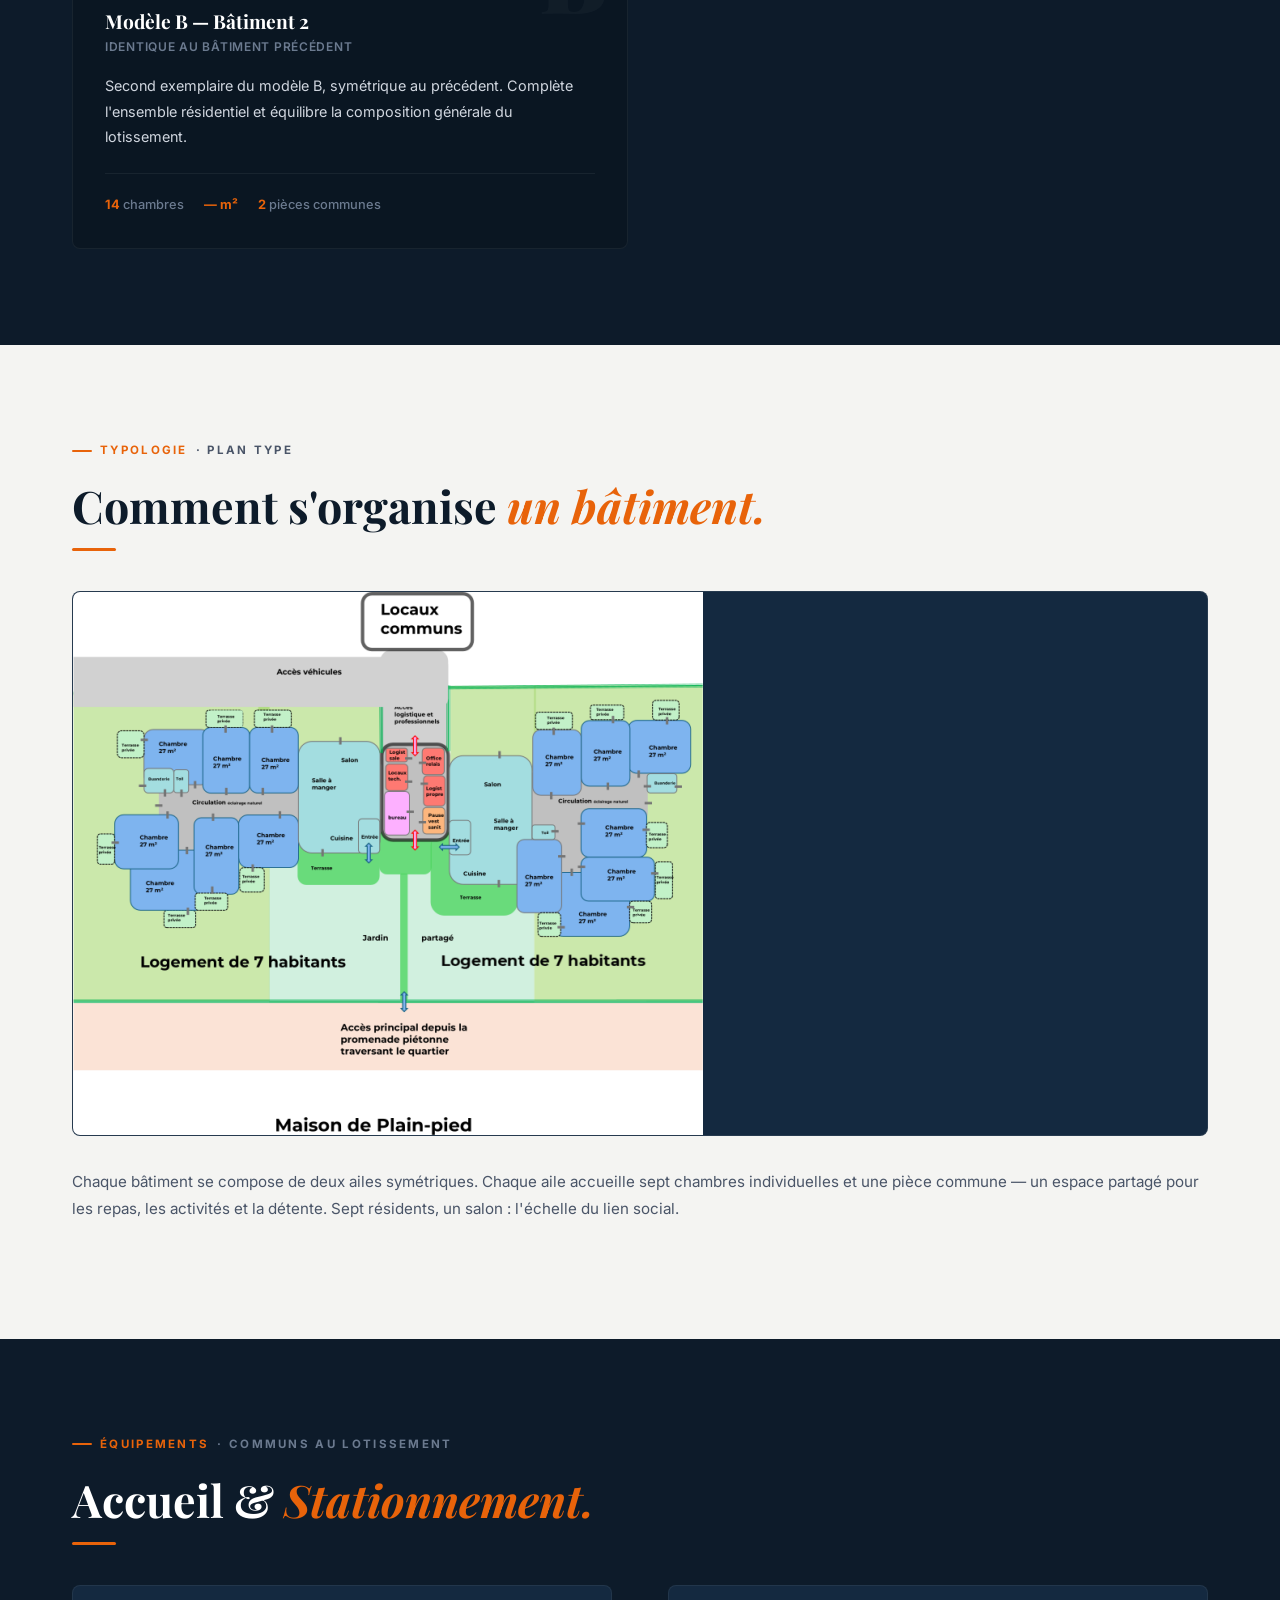
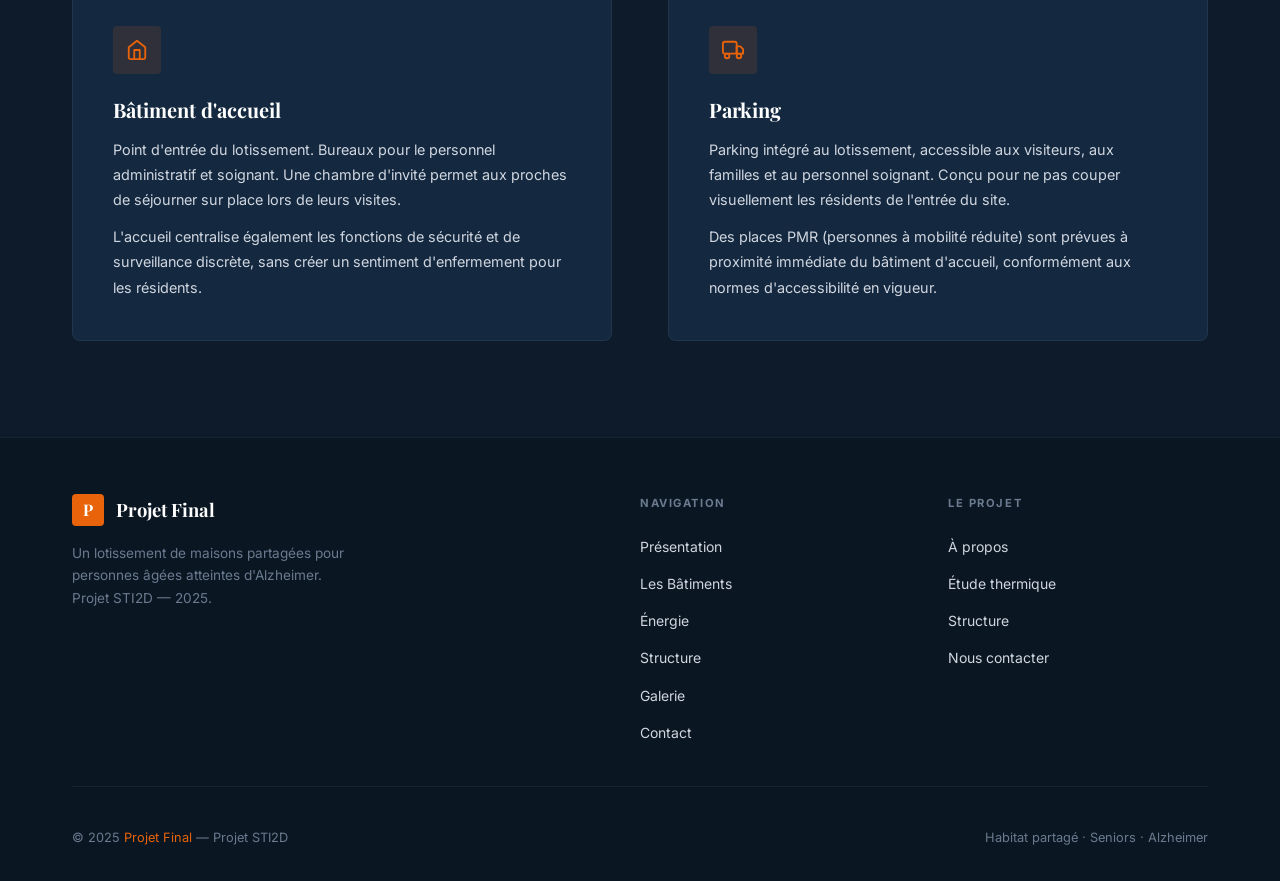
==== commit 2f943589: "Update batiments.html" ====
--- a/batiments.html
+++ b/batiments.html
@@ -146,7 +146,7 @@
 
         <!-- Schéma SVG du plan type -->
         <div class="floorplan-wrapper">
-          <img src="img/plan-batiment-type.jpg" alt="Plan type — Organisation d'un bâtiment">
+          <img src="img/schema_fonctionnel_maison_2_logements_1.png" alt="Plan type — Organisation d'un bâtiment">
         </div>
 
         <p class="section__text">
